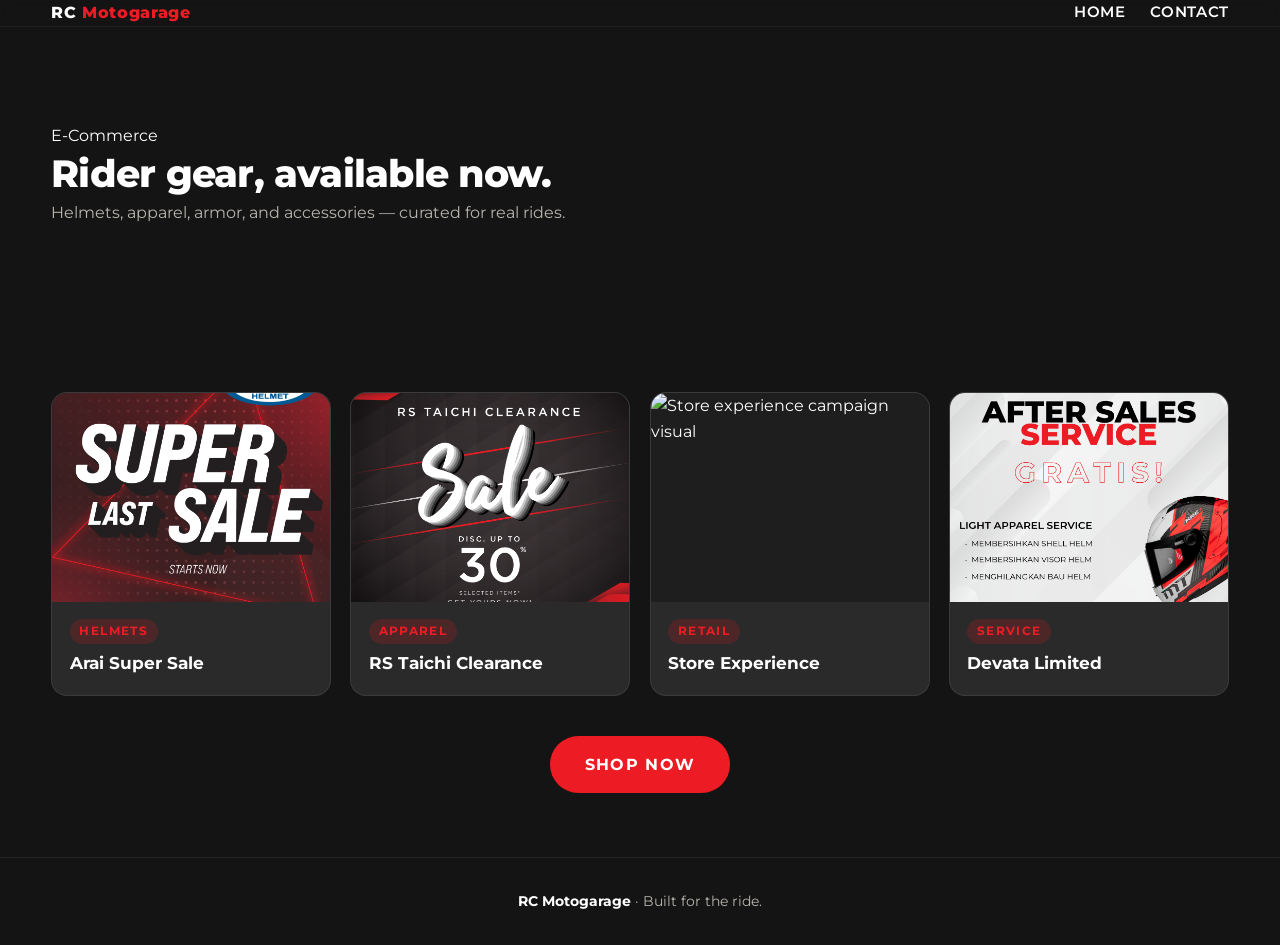
==== shop.html @ 17ee7c5f "Initial prototype: dark theme, 3 product tiles, Shop Now CTA, full-screen sections" ====
<!DOCTYPE html>
<html lang="en">
<head>
  <meta charset="UTF-8">
  <meta name="viewport" content="width=device-width, initial-scale=1.0">
  <title>Shop — RC Motogarage</title>
  <link rel="preconnect" href="https://fonts.googleapis.com">
  <link rel="preconnect" href="https://fonts.gstatic.com" crossorigin>
  <link href="https://fonts.googleapis.com/css2?family=Montserrat:wght@400;500;600;700;800&display=swap" rel="stylesheet">
  <style>
    :root {
      --bg: #141414;
      --bg-2: #1E1E1E;
      --bg-3: #2A2A2A;
      --red: #ED1C24;
      --white: #FFFFFF;
      --muted: #B8B4AE;
      --max: 1200px;
    }
    * { box-sizing: border-box; }
    html, body { margin: 0; padding: 0; }
    body {
      font-family: 'Montserrat', system-ui, -apple-system, Segoe UI, Roboto, Helvetica, Arial, "Apple Color Emoji", "Segoe UI Emoji";
      color: var(--white);
      background: var(--bg);
      line-height: 1.6;
    }
    header {
      position: sticky;
      top: 0;
      z-index: 100;
      background: rgba(20, 20, 20, 0.85);
      backdrop-filter: blur(8px);
      border-bottom: 1px solid rgba(255,255,255,0.06);
    }
    nav {
      display: flex;
      align-items: center;
      justify-content: space-between;
      padding-block: 1rem;
    }
    .nav-inner {
      width: 92%;
      max-width: var(--max);
      margin-inline: auto;
      display: flex;
      align-items: center;
      justify-content: space-between;
    }
    .logo {
      font-weight: 800;
      letter-spacing: 0.04em;
      color: var(--white);
      text-decoration: none;
    }
    .logo span { color: var(--red); }
    .nav-links { display: flex; gap: 1.5rem; align-items: center; }
    .nav-links a {
      font-weight: 600;
      font-size: .92rem;
      color: var(--white);
      letter-spacing: .04em;
      text-transform: uppercase;
      text-decoration: none;
    }
    .nav-links a:hover { color: var(--red); }
    .cta {
      display: inline-block;
      padding: .8rem 1.4rem;
      background: var(--red);
      color: var(--white);
      border-radius: 999px;
      font-weight: 700;
      font-size: .9rem;
      letter-spacing: .08em;
      text-transform: uppercase;
      text-decoration: none;
    }
    .container {
      width: 92%;
      max-width: var(--max);
      margin-inline: auto;
    }
    .section-header {
      display: grid;
      gap: .3rem;
      margin-bottom: 2.4rem;
    }
    .section-header h2 {
      margin: 0;
      font-size: clamp(1.5rem, 3vw, 2.6rem);
      letter-spacing: -0.02em;
      line-height: 1.1;
      font-weight: 800;
      color: var(--white);
    }
    section { padding-block: 4rem; }
    #shop-hero {
      background: var(--bg);
      padding-block: 6rem 4rem;
    }
    .products {
      display: grid;
      grid-template-columns: repeat(auto-fill, minmax(260px, 1fr));
      gap: 1.2rem;
    }
    .card {
      background: var(--bg-3);
      border: 1px solid rgba(255, 255, 255, 0.08);
      border-radius: 16px;
      overflow: hidden;
      display: flex;
      flex-direction: column;
    }
    .card-img {
      aspect-ratio: 4 / 3;
      background: var(--bg-2);
      overflow: hidden;
    }
    .card-img img { width: 100%; height: 100%; object-fit: cover; display: block; }
    .card-body {
      padding: 1.1rem;
      display: flex;
      flex-direction: column;
      gap: .4rem;
    }
    .card h3 {
      margin: 0;
      font-size: 1.05rem;
      font-weight: 700;
      color: var(--white);
    }
    .tag {
      display: inline-block;
      width: fit-content;
      font-size: .72rem;
      font-weight: 700;
      letter-spacing: .12em;
      text-transform: uppercase;
      background: rgba(237, 28, 36, 0.18);
      color: var(--red);
      padding: .2rem .6rem;
      border-radius: 999px;
    }
    footer {
      padding-block: 2rem;
      border-top: 1px solid rgba(255, 255, 255, 0.08);
      text-align: center;
      color: var(--muted);
      font-size: .9rem;
      background: var(--bg);
    }
    footer strong { color: var(--white); }
  </style>
</head>
<body>
  <header>
    <div class="nav-inner">
      <a class="logo" href="index.html">RC <span>Motogarage</span></a>
      <div class="nav-links">
        <a href="index.html">Home</a>
        <a href="#contact">Contact</a>
      </div>
    </div>
  </header>

  <main>
    <section id="shop-hero">
      <div class="container">
        <div class="section-header">
          <div class="label">E-Commerce</div>
          <h2>Rider gear, available now.</h2>
          <p style="color:#B8B4AE;max-width:70ch;margin:0;">Helmets, apparel, armor, and accessories — curated for real rides.</p>
        </div>
      </div>
    </section>

    <section>
      <div class="container">
        <div class="products">
          <article class="card">
            <div class="card-img"><img src="../assets/001-arai-super-sale.png" alt="Arai Super Sale campaign visual"></div>
            <div class="card-body">
              <span class="tag">Helmets</span>
              <h3>Arai Super Sale</h3>
            </div>
          </article>

          <article class="card">
            <div class="card-img"><img src="../assets/002-rs-taichi-clearance.png" alt="RS Taichi Clearance campaign visual"></div>
            <div class="card-body">
              <span class="tag">Apparel</span>
              <h3>RS Taichi Clearance</h3>
            </div>
          </article>

          <article class="card">
            <div class="card-img"><img src="../assets/003-store-project.jpg" alt="Store experience campaign visual"></div>
            <div class="card-body">
              <span class="tag">Retail</span>
              <h3>Store Experience</h3>
            </div>
          </article>

          <article class="card">
            <div class="card-img"><img src="../assets/004-after-sales.png" alt="After Sales Service campaign visual"></div>
            <div class="card-body">
              <span class="tag">Service</span>
              <h3>Devata Limited</h3>
            </div>
          </article>
        </div>

        <div style="margin-top:2.5rem;text-align:center;">
          <a class="cta" href="index.html" style="font-size:1rem;padding:1rem 2.2rem;">Shop Now</a>
        </div>
      </div>
    </section>
  </main>

  <footer>
    <div class="container">
      <strong>RC Motogarage</strong> · Built for the ride.
    </div>
  </footer>
</body>
</html>
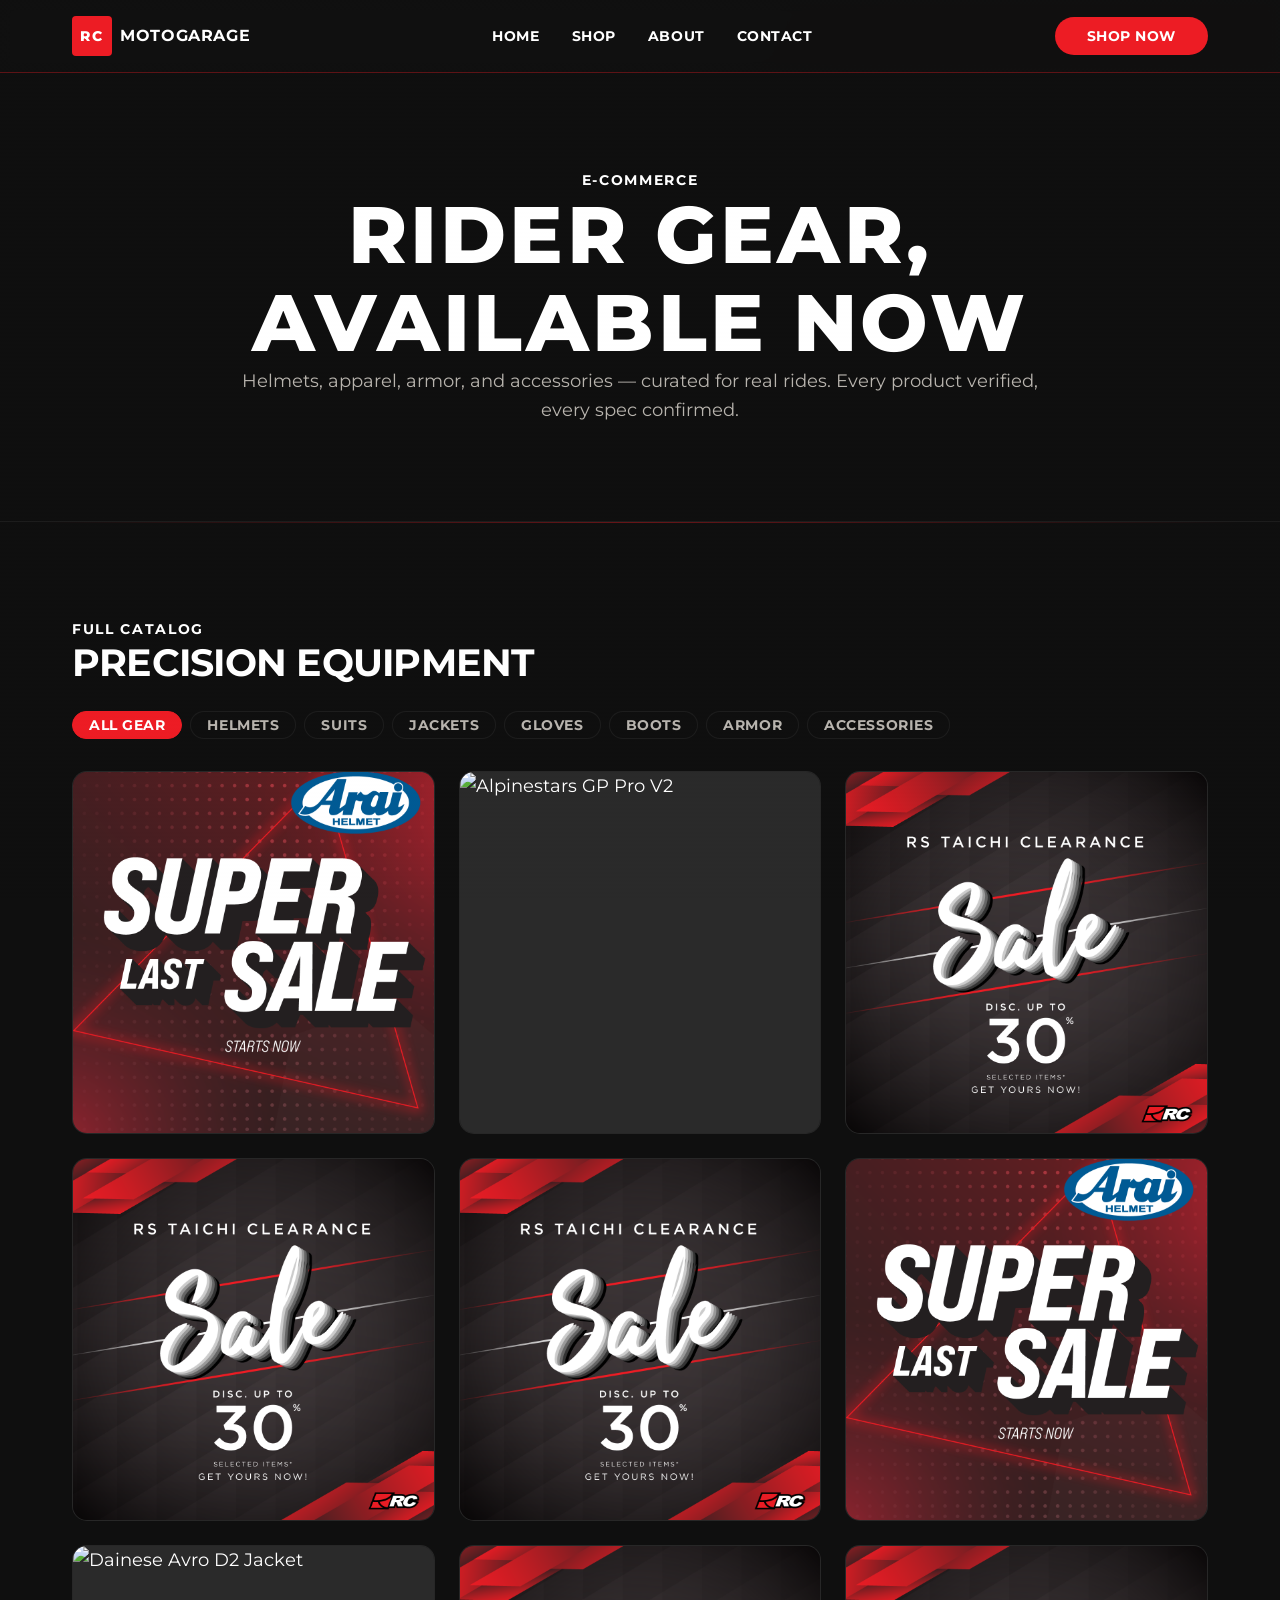
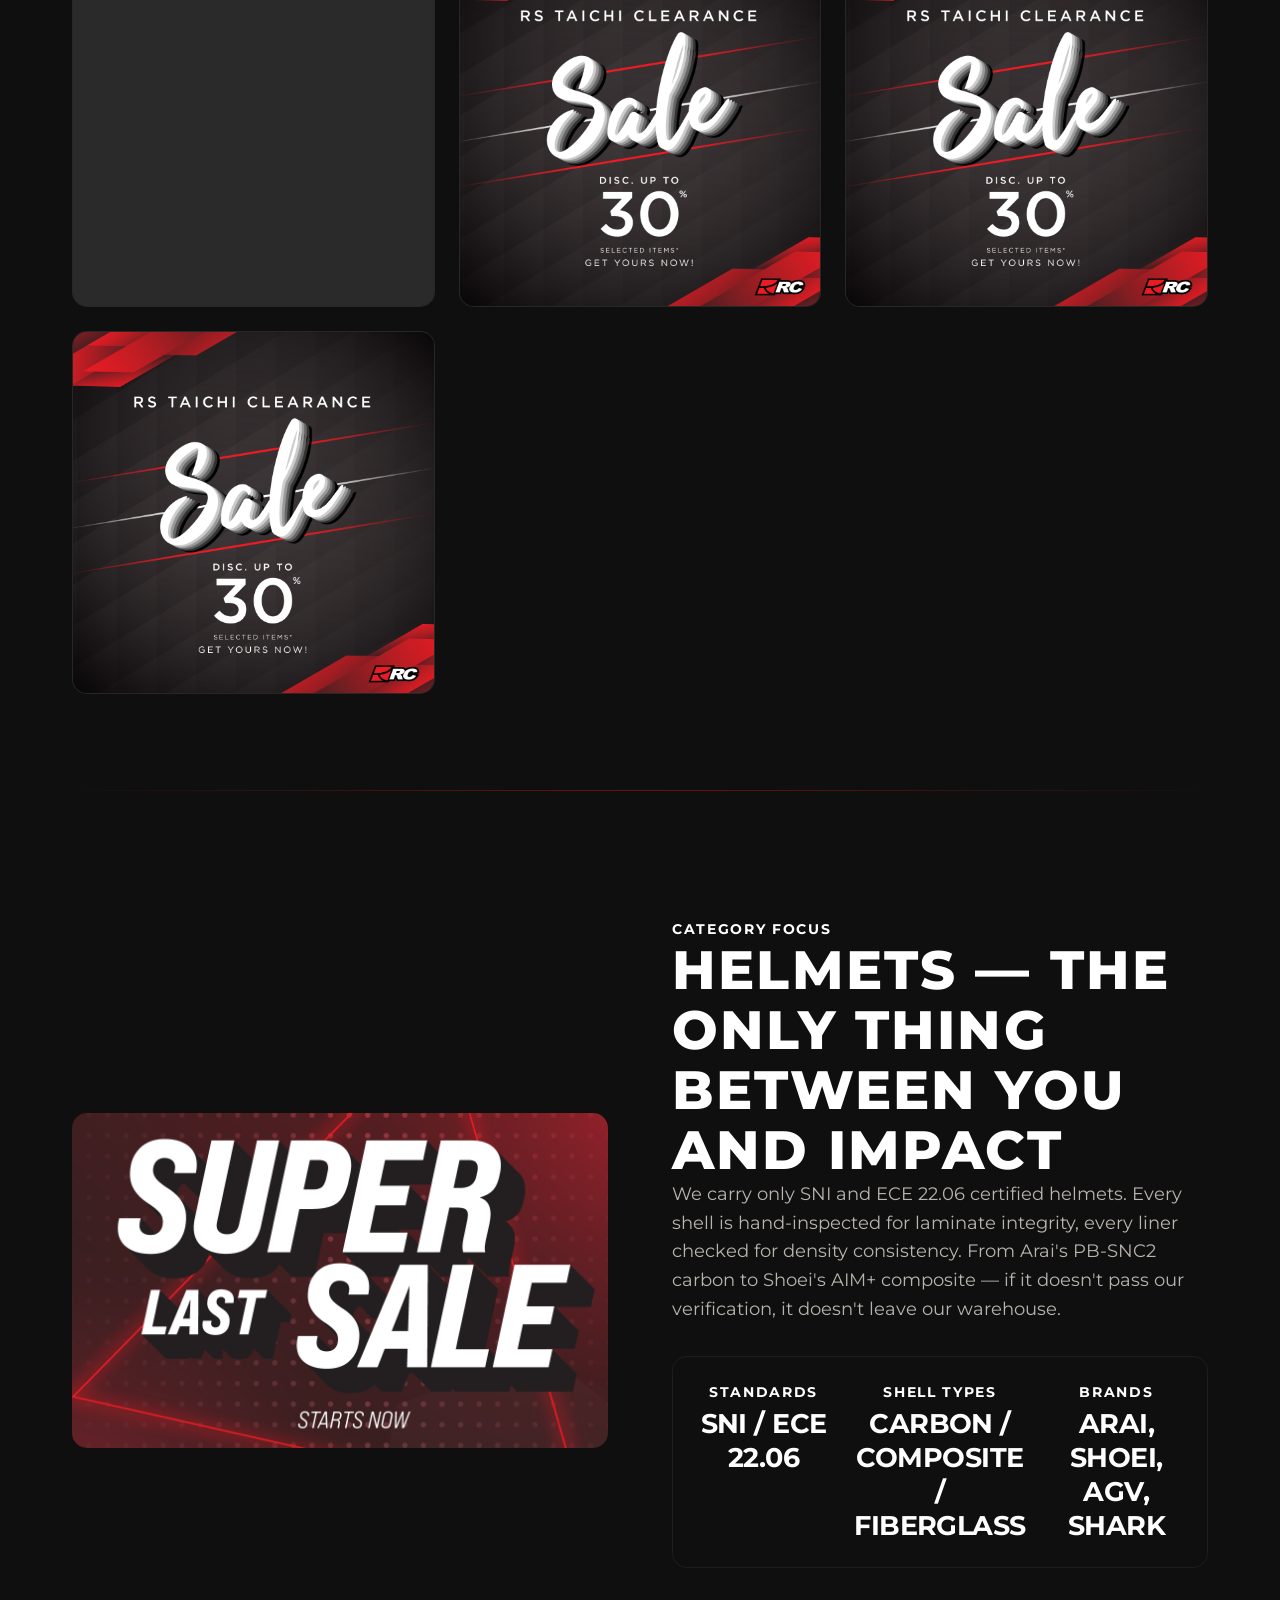
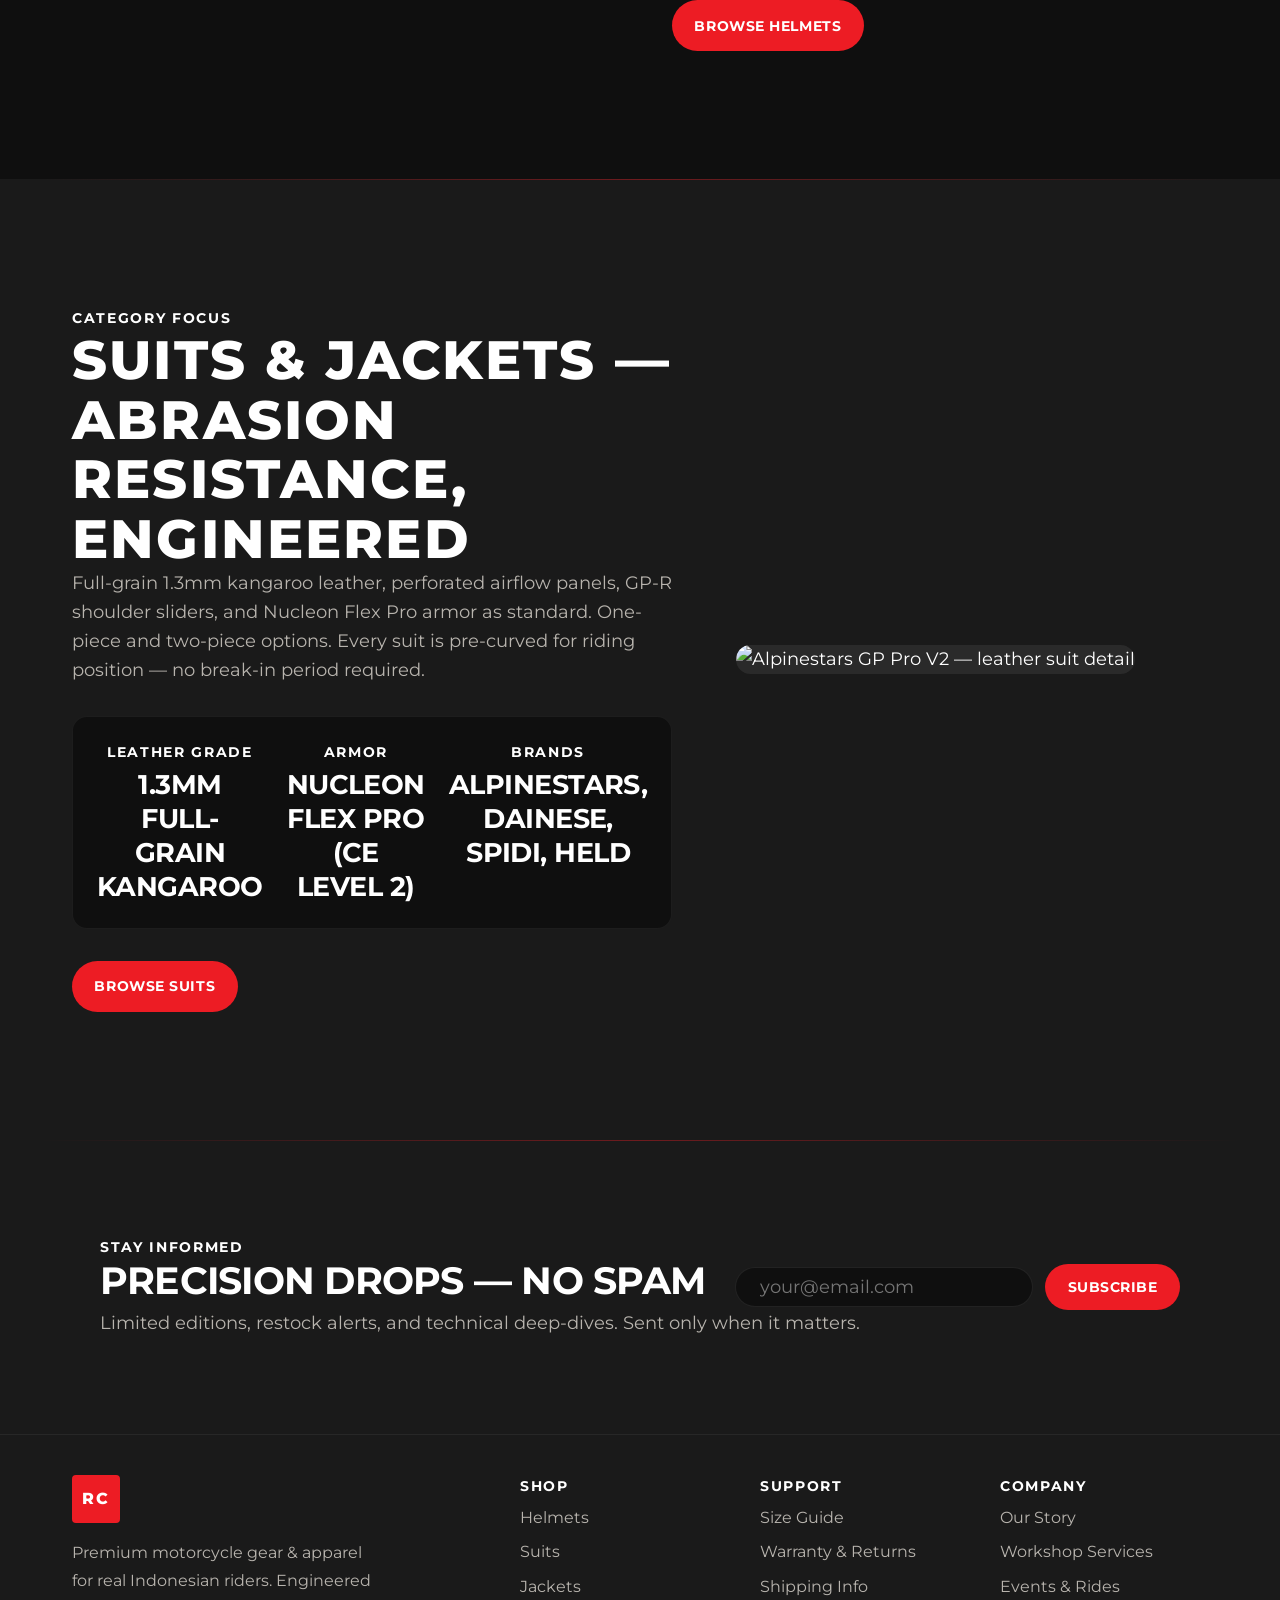
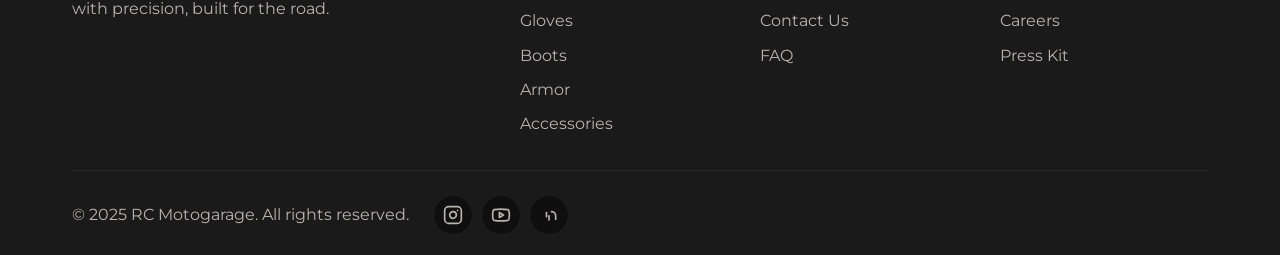
==== commit 82ce90f4: "Portfolio updates: image-only cards, square tiles, tighter footer, header cta removal, hero carousel" ====
--- a/shop.html
+++ b/shop.html
@@ -3,225 +3,270 @@
 <head>
   <meta charset="UTF-8">
   <meta name="viewport" content="width=device-width, initial-scale=1.0">
+  <meta name="description" content="RC Motogarage Shop — Precision motorcycle gear. Helmets, suits, gloves, boots, and armor engineered for real Indonesian riders.">
+  <meta name="theme-color" content="#0f0f0f">
   <title>Shop — RC Motogarage</title>
+
+  <!-- Preconnect Google Fonts -->
   <link rel="preconnect" href="https://fonts.googleapis.com">
   <link rel="preconnect" href="https://fonts.gstatic.com" crossorigin>
-  <link href="https://fonts.googleapis.com/css2?family=Montserrat:wght@400;500;600;700;800&display=swap" rel="stylesheet">
-  <style>
-    :root {
-      --bg: #141414;
-      --bg-2: #1E1E1E;
-      --bg-3: #2A2A2A;
-      --red: #ED1C24;
-      --white: #FFFFFF;
-      --muted: #B8B4AE;
-      --max: 1200px;
-    }
-    * { box-sizing: border-box; }
-    html, body { margin: 0; padding: 0; }
-    body {
-      font-family: 'Montserrat', system-ui, -apple-system, Segoe UI, Roboto, Helvetica, Arial, "Apple Color Emoji", "Segoe UI Emoji";
-      color: var(--white);
-      background: var(--bg);
-      line-height: 1.6;
-    }
-    header {
-      position: sticky;
-      top: 0;
-      z-index: 100;
-      background: rgba(20, 20, 20, 0.85);
-      backdrop-filter: blur(8px);
-      border-bottom: 1px solid rgba(255,255,255,0.06);
-    }
-    nav {
-      display: flex;
-      align-items: center;
-      justify-content: space-between;
-      padding-block: 1rem;
-    }
-    .nav-inner {
-      width: 92%;
-      max-width: var(--max);
-      margin-inline: auto;
-      display: flex;
-      align-items: center;
-      justify-content: space-between;
-    }
-    .logo {
-      font-weight: 800;
-      letter-spacing: 0.04em;
-      color: var(--white);
-      text-decoration: none;
-    }
-    .logo span { color: var(--red); }
-    .nav-links { display: flex; gap: 1.5rem; align-items: center; }
-    .nav-links a {
-      font-weight: 600;
-      font-size: .92rem;
-      color: var(--white);
-      letter-spacing: .04em;
-      text-transform: uppercase;
-      text-decoration: none;
-    }
-    .nav-links a:hover { color: var(--red); }
-    .cta {
-      display: inline-block;
-      padding: .8rem 1.4rem;
-      background: var(--red);
-      color: var(--white);
-      border-radius: 999px;
-      font-weight: 700;
-      font-size: .9rem;
-      letter-spacing: .08em;
-      text-transform: uppercase;
-      text-decoration: none;
-    }
-    .container {
-      width: 92%;
-      max-width: var(--max);
-      margin-inline: auto;
-    }
-    .section-header {
-      display: grid;
-      gap: .3rem;
-      margin-bottom: 2.4rem;
-    }
-    .section-header h2 {
-      margin: 0;
-      font-size: clamp(1.5rem, 3vw, 2.6rem);
-      letter-spacing: -0.02em;
-      line-height: 1.1;
-      font-weight: 800;
-      color: var(--white);
-    }
-    section { padding-block: 4rem; }
-    #shop-hero {
-      background: var(--bg);
-      padding-block: 6rem 4rem;
-    }
-    .products {
-      display: grid;
-      grid-template-columns: repeat(auto-fill, minmax(260px, 1fr));
-      gap: 1.2rem;
-    }
-    .card {
-      background: var(--bg-3);
-      border: 1px solid rgba(255, 255, 255, 0.08);
-      border-radius: 16px;
-      overflow: hidden;
-      display: flex;
-      flex-direction: column;
-    }
-    .card-img {
-      aspect-ratio: 4 / 3;
-      background: var(--bg-2);
-      overflow: hidden;
-    }
-    .card-img img { width: 100%; height: 100%; object-fit: cover; display: block; }
-    .card-body {
-      padding: 1.1rem;
-      display: flex;
-      flex-direction: column;
-      gap: .4rem;
-    }
-    .card h3 {
-      margin: 0;
-      font-size: 1.05rem;
-      font-weight: 700;
-      color: var(--white);
-    }
-    .tag {
-      display: inline-block;
-      width: fit-content;
-      font-size: .72rem;
-      font-weight: 700;
-      letter-spacing: .12em;
-      text-transform: uppercase;
-      background: rgba(237, 28, 36, 0.18);
-      color: var(--red);
-      padding: .2rem .6rem;
-      border-radius: 999px;
-    }
-    footer {
-      padding-block: 2rem;
-      border-top: 1px solid rgba(255, 255, 255, 0.08);
-      text-align: center;
-      color: var(--muted);
-      font-size: .9rem;
-      background: var(--bg);
-    }
-    footer strong { color: var(--white); }
-  </style>
+  <link href="https://fonts.googleapis.com/css2?family=Montserrat:wght@400;600;700;800&display=swap" rel="stylesheet">
+
+  <!-- Main Stylesheet -->
+  <link rel="stylesheet" href="css/main.css">
 </head>
 <body>
-  <header>
-    <div class="nav-inner">
-      <a class="logo" href="index.html">RC <span>Motogarage</span></a>
-      <div class="nav-links">
-        <a href="index.html">Home</a>
-        <a href="#contact">Contact</a>
-      </div>
+  <!-- Carbon Fiber Texture Layer -->
+  <div class="texture-carbon" aria-hidden="true"></div>
+  <div class="ambient-glow" aria-hidden="true"></div>
+  <div class="scanlines" aria-hidden="true"></div>
+
+  <!-- Navigation -->
+  <nav class="nav" id="mainNav" role="navigation" aria-label="Main navigation">
+    <div class="nav__inner">
+      <a href="/" class="nav__brand" aria-label="RC Motogarage Home">
+        <div class="nav__logo" aria-hidden="true">RC</div>
+        <span class="nav__name">Motogarage</span>
+      </a>
+
+      <ul class="nav__menu" id="navMenu" role="menubar">
+        <li role="none"><a href="/" class="nav__link" role="menuitem">Home</a></li>
+        <li role="none"><a href="/shop.html" class="nav__link" role="menuitem" aria-current="page">Shop</a></li>
+        <li role="none"><a href="/#about" class="nav__link" role="menuitem">About</a></li>
+        <li role="none"><a href="/#contact" class="nav__link" role="menuitem">Contact</a></li>
+      </ul>
+
+      <a href="/shop.html" class="nav__cta" role="button">Shop Now</a>
+
+      <button class="nav__mobile-toggle" id="navToggle" aria-expanded="false" aria-controls="navMenu" aria-label="Toggle navigation menu">
+        <span></span>
+        <span></span>
+        <span></span>
+      </button>
     </div>
-  </header>
-
-  <main>
-    <section id="shop-hero">
-      <div class="container">
-        <div class="section-header">
-          <div class="label">E-Commerce</div>
-          <h2>Rider gear, available now.</h2>
-          <p style="color:#B8B4AE;max-width:70ch;margin:0;">Helmets, apparel, armor, and accessories — curated for real rides.</p>
-        </div>
-      </div>
-    </section>
-
-    <section>
-      <div class="container">
-        <div class="products">
-          <article class="card">
-            <div class="card-img"><img src="../assets/001-arai-super-sale.png" alt="Arai Super Sale campaign visual"></div>
-            <div class="card-body">
-              <span class="tag">Helmets</span>
-              <h3>Arai Super Sale</h3>
+  </nav>
+
+  <main id="mainContent">
+    <!-- Shop Hero -->
+    <section class="section shop-hero" aria-labelledby="shopHeroTitle">
+      <div class="container">
+        <div class="shop-hero__content">
+          <p class="text-label">E-Commerce</p>
+          <h1 id="shopHeroTitle" class="text-display">Rider Gear, Available Now</h1>
+          <p class="text-body text-muted" style="max-width: 70ch;">
+            Helmets, apparel, armor, and accessories — curated for real rides. Every product verified, every spec confirmed.
+          </p>
+        </div>
+      </div>
+    </section>
+
+    <!-- Product Catalog -->
+    <section class="section products" aria-labelledby="productsTitle">
+      <div class="container">
+        <header class="products__header">
+          <div>
+            <p class="products__title text-label">Full Catalog</p>
+            <h2 id="productsTitle" class="text-h2">Precision Equipment</h2>
+          </div>
+          <div class="products__filters" role="group" aria-label="Product category filters">
+            <button class="products__filter-btn products__filter-btn--active" data-filter="all" aria-pressed="true">All Gear</button>
+            <button class="products__filter-btn" data-filter="helmets" aria-pressed="false">Helmets</button>
+            <button class="products__filter-btn" data-filter="suits" aria-pressed="false">Suits</button>
+            <button class="products__filter-btn" data-filter="jackets" aria-pressed="false">Jackets</button>
+            <button class="products__filter-btn" data-filter="gloves" aria-pressed="false">Gloves</button>
+            <button class="products__filter-btn" data-filter="boots" aria-pressed="false">Boots</button>
+            <button class="products__filter-btn" data-filter="armor" aria-pressed="false">Armor</button>
+            <button class="products__filter-btn" data-filter="accessories" aria-pressed="false">Accessories</button>
+          </div>
+        </header>
+
+        <div class="products__grid" id="productsGrid" role="list" aria-label="Product catalog">
+          <!-- Products rendered by JavaScript -->
+        </div>
+      </div>
+    </section>
+
+    <!-- Category Deep-Dive Sections -->
+    <section class="section category-spotlight" aria-labelledby="helmetsTitle">
+      <div class="container">
+        <div class="spotlight__grid">
+          <div class="spotlight__visual">
+            <img
+              src="assets/images/featured-helmet.jpg"
+              alt="Arai RX-7V EVO RC Edition — technical specification view"
+              class="spotlight__image"
+              loading="lazy"
+            >
+          </div>
+          <div class="spotlight__content">
+            <p class="text-label">Category Focus</p>
+            <h2 id="helmetsTitle" class="text-h1">Helmets — The Only Thing Between You and Impact</h2>
+            <p class="text-body text-muted">
+              We carry only SNI and ECE 22.06 certified helmets. Every shell is hand-inspected for laminate integrity, every liner checked for density consistency. From Arai's PB-SNC2 carbon to Shoei's AIM+ composite — if it doesn't pass our verification, it doesn't leave our warehouse.
+            </p>
+            <div class="spotlight__specs">
+              <div class="spotlight__spec">
+                <span class="text-label">Standards</span>
+                <span class="text-h3">SNI / ECE 22.06</span>
+              </div>
+              <div class="spotlight__spec">
+                <span class="text-label">Shell Types</span>
+                <span class="text-h3">Carbon / Composite / Fiberglass</span>
+              </div>
+              <div class="spotlight__spec">
+                <span class="text-label">Brands</span>
+                <span class="text-h3">Arai, Shoei, AGV, Shark</span>
+              </div>
             </div>
-          </article>
-
-          <article class="card">
-            <div class="card-img"><img src="../assets/002-rs-taichi-clearance.png" alt="RS Taichi Clearance campaign visual"></div>
-            <div class="card-body">
-              <span class="tag">Apparel</span>
-              <h3>RS Taichi Clearance</h3>
+            <a href="#productsGrid" class="btn btn--primary" data-filter="helmets">Browse Helmets</a>
+          </div>
+        </div>
+      </div>
+    </section>
+
+    <section class="section category-spotlight" aria-labelledby="suitsTitle" style="background: var(--color-charcoal);">
+      <div class="container">
+        <div class="spotlight__grid spotlight__grid--reverse">
+          <div class="spotlight__visual">
+            <img
+              src="assets/images/featured-jacket.jpg"
+              alt="Alpinestars GP Pro V2 — leather suit detail"
+              class="spotlight__image"
+              loading="lazy"
+            >
+          </div>
+          <div class="spotlight__content">
+            <p class="text-label">Category Focus</p>
+            <h2 id="suitsTitle" class="text-h1">Suits & Jackets — Abrasion Resistance, Engineered</h2>
+            <p class="text-body text-muted">
+              Full-grain 1.3mm kangaroo leather, perforated airflow panels, GP-R shoulder sliders, and Nucleon Flex Pro armor as standard. One-piece and two-piece options. Every suit is pre-curved for riding position — no break-in period required.
+            </p>
+            <div class="spotlight__specs">
+              <div class="spotlight__spec">
+                <span class="text-label">Leather Grade</span>
+                <span class="text-h3">1.3mm Full-Grain Kangaroo</span>
+              </div>
+              <div class="spotlight__spec">
+                <span class="text-label">Armor</span>
+                <span class="text-h3">Nucleon Flex Pro (CE Level 2)</span>
+              </div>
+              <div class="spotlight__spec">
+                <span class="text-label">Brands</span>
+                <span class="text-h3">Alpinestars, Dainese, Spidi, Held</span>
+              </div>
             </div>
-          </article>
-
-          <article class="card">
-            <div class="card-img"><img src="../assets/003-store-project.jpg" alt="Store experience campaign visual"></div>
-            <div class="card-body">
-              <span class="tag">Retail</span>
-              <h3>Store Experience</h3>
-            </div>
-          </article>
-
-          <article class="card">
-            <div class="card-img"><img src="../assets/004-after-sales.png" alt="After Sales Service campaign visual"></div>
-            <div class="card-body">
-              <span class="tag">Service</span>
-              <h3>Devata Limited</h3>
-            </div>
-          </article>
-        </div>
-
-        <div style="margin-top:2.5rem;text-align:center;">
-          <a class="cta" href="index.html" style="font-size:1rem;padding:1rem 2.2rem;">Shop Now</a>
+            <a href="#productsGrid" class="btn btn--primary" data-filter="suits">Browse Suits</a>
+          </div>
+        </div>
+      </div>
+    </section>
+
+    <!-- CTA Band -->
+    <section class="section" style="background: var(--color-charcoal); padding-left: 100px; padding-right: 100px;" aria-labelledby="newsletterTitle">
+      <div class="container" style="max-width: 100%; padding: 0;">
+        <div style="max-width: 2000px; margin: 0 auto; display: flex; align-items: center; gap: 300px; white-space: nowrap;">
+          <div style="flex: 0 1 640px; min-width: 260px;">
+            <p class="text-label" id="newsletterTitle">Stay Informed</p>
+            <h2 class="text-h2" style="margin-bottom: var(--space-xs);">Precision Drops — No Spam</h2>
+            <p class="text-body text-muted">Limited editions, restock alerts, and technical deep-dives. Sent only when it matters.</p>
+          </div>
+          <form class="newsletter-form" style="display: flex; gap: 0.75rem; align-items: center; white-space: nowrap;">
+            <label for="email" class="visually-hidden">Email address</label>
+            <input
+              type="email"
+              id="email"
+              name="email"
+              placeholder="your@email.com"
+              required
+              style="min-width: 260px; padding: var(--space-sm) var(--space-lg); background: var(--color-bg-primary); border: 1px solid var(--color-border-default); border-radius: var(--border-radius-pill); color: var(--color-text-primary); font-family: var(--font-family); font-size: var(--fs-body); width: auto;"
+              aria-label="Email address for newsletter"
+            >
+            <button type="submit" class="btn btn--primary" style="white-space: nowrap;">Subscribe</button>
+          </form>
         </div>
       </div>
     </section>
   </main>
 
-  <footer>
+  <!-- Footer -->
+  <footer class="footer" id="contact" role="contentinfo">
     <div class="container">
-      <strong>RC Motogarage</strong> · Built for the ride.
+      <div class="footer__grid">
+        <div class="footer__brand">
+          <div class="footer__logo" aria-hidden="true">RC</div>
+          <p class="footer__description text-body">
+            Premium motorcycle gear & apparel for real Indonesian riders. Engineered with precision, built for the road.
+          </p>
+        </div>
+
+        <nav class="footer__column" aria-label="Shop navigation">
+          <h3 class="footer__column-title">Shop</h3>
+          <ul class="footer__links">
+            <li><a href="#productsGrid" data-filter="helmets" class="footer__link">Helmets</a></li>
+            <li><a href="#productsGrid" data-filter="suits" class="footer__link">Suits</a></li>
+            <li><a href="#productsGrid" data-filter="jackets" class="footer__link">Jackets</a></li>
+            <li><a href="#productsGrid" data-filter="gloves" class="footer__link">Gloves</a></li>
+            <li><a href="#productsGrid" data-filter="boots" class="footer__link">Boots</a></li>
+            <li><a href="#productsGrid" data-filter="armor" class="footer__link">Armor</a></li>
+            <li><a href="#productsGrid" data-filter="accessories" class="footer__link">Accessories</a></li>
+          </ul>
+        </nav>
+
+        <nav class="footer__column" aria-label="Support navigation">
+          <h3 class="footer__column-title">Support</h3>
+          <ul class="footer__links">
+            <li><a href="#size-guide" class="footer__link">Size Guide</a></li>
+            <li><a href="#warranty" class="footer__link">Warranty & Returns</a></li>
+            <li><a href="#shipping" class="footer__link">Shipping Info</a></li>
+            <li><a href="#contact" class="footer__link">Contact Us</a></li>
+            <li><a href="#faq" class="footer__link">FAQ</a></li>
+          </ul>
+        </nav>
+
+        <nav class="footer__column" aria-label="Company navigation">
+          <h3 class="footer__column-title">Company</h3>
+          <ul class="footer__links">
+            <li><a href="/#about" class="footer__link">Our Story</a></li>
+            <li><a href="#workshop" class="footer__link">Workshop Services</a></li>
+            <li><a href="#events" class="footer__link">Events & Rides</a></li>
+            <li><a href="#careers" class="footer__link">Careers</a></li>
+            <li><a href="#press" class="footer__link">Press Kit</a></li>
+          </ul>
+        </nav>
+      </div>
+
+      <div class="footer__bottom">
+        <div class="footer__bottom-inner">
+          <p class="footer__copyright text-body">&copy; 2025 RC Motogarage. All rights reserved.</p>
+          <div class="footer__social" role="list" aria-label="Social media links">
+            <a href="https://instagram.com/rcmotogarage" class="footer__social-link" aria-label="Follow us on Instagram" role="listitem">
+              <svg width="20" height="20" viewBox="0 0 24 24" fill="none" stroke="currentColor" stroke-width="2" stroke-linecap="round" stroke-linejoin="round" aria-hidden="true">
+                <rect x="2" y="2" width="20" height="20" rx="5" ry="5"></rect>
+                <path d="M16 11.37A4 4 0 1 1 12.63 8 4 4 0 0 1 16 11.37z"></path>
+                <line x1="17.5" y1="6.5" x2="17.51" y2="6.5"></line>
+              </svg>
+            </a>
+            <a href="https://youtube.com/@rcmotogarage" class="footer__social-link" aria-label="Subscribe on YouTube" role="listitem">
+              <svg width="20" height="20" viewBox="0 0 24 24" fill="none" stroke="currentColor" stroke-width="2" stroke-linecap="round" stroke-linejoin="round" aria-hidden="true">
+                <path d="M2.5 17a24.12 24.12 0 0 1 0-10 2 2 0 0 1 1.4-1.4 49.56 49.56 0 0 1 16.2 0A2 2 0 0 1 21.5 7a24.12 24.12 0 0 1 0 10 2 2 0 0 1-1.4 1.4 49.55 49.55 0 0 1-16.2 0A2 2 0 0 1 2.5 17"></path>
+                <polygon points="10 15 15 12 10 9"></polygon>
+              </svg>
+            </a>
+            <a href="https://tiktok.com/@rcmotogarage" class="footer__social-link" aria-label="Follow us on TikTok" role="listitem">
+              <svg width="20" height="20" viewBox="0 0 24 24" fill="none" stroke="currentColor" stroke-width="2" stroke-linecap="round" stroke-linejoin="round" aria-hidden="true">
+                <path d="M15 8a5 5 0 0 1 5 5v4"></path>
+                <path d="M17 18a7 7 0 10-100"></path>
+                <path d="M12 18v-5"></path>
+                <path d="M9 9v5"></path>
+              </svg>
+            </a>
+          </div>
+        </div>
+      </div>
     </div>
   </footer>
+
+  <!-- Main JavaScript -->
+  <script src="js/main.js"></script>
 </body>
-</html>
+</html>
--- a/css/main.css
+++ b/css/main.css
@@ -0,0 +1,1985 @@
+/* ==========================================================================
+   RC Motogarage — Concept 3: Precision Garage
+   Design System CSS
+   ========================================================================== */
+
+/* ==========================================================================
+   CSS Custom Properties (Design Tokens)
+   ========================================================================== */
+:root {
+  /* Colors — Concept 3: Precision Garage */
+  --color-night-black: #0f0f0f;
+  --color-charcoal: #1a1a1a;
+  --color-graphite: #2a2a2a;
+  --color-rc-red: #ed1c24;
+  --color-off-white: #ffffff;
+  --color-muted-text: #b8b4ae;
+  --color-gold: #d4af37;
+
+  /* Semantic Color Aliases */
+  --color-bg-primary: var(--color-night-black);
+  --color-bg-elevated: var(--color-charcoal);
+  --color-bg-hover: var(--color-graphite);
+  --color-accent-primary: var(--color-rc-red);
+  --color-text-primary: var(--color-off-white);
+  --color-text-muted: var(--color-muted-text);
+  --color-border-subtle: rgba(255, 255, 255, 0.06);
+  --color-border-default: rgba(255, 255, 255, 0.08);
+  --color-nav-border: rgba(237, 28, 36, 0.35);
+  --color-red-glow: rgba(237, 28, 36, 0.25);
+
+  /* Typography */
+  --font-family: 'Montserrat', -apple-system, BlinkMacSystemFont, 'Segoe UI', sans-serif;
+  --font-weight-regular: 400;
+  --font-weight-medium: 500;
+  --font-weight-semibold: 600;
+  --font-weight-bold: 700;
+  --font-weight-extrabold: 800;
+
+  /* Font Sizes (Fluid Clamp) */
+  --fs-display: clamp(2.5rem, 5vw + 1rem, 5rem);
+  --fs-h1: clamp(2rem, 3vw + 1rem, 3.5rem);
+  --fs-h2: clamp(1.5rem, 2vw + 0.75rem, 2.5rem);
+  --fs-h3: clamp(1.25rem, 1.5vw + 0.5rem, 1.75rem);
+  --fs-body: clamp(1rem, 0.875vw + 0.875rem, 1.125rem);
+  --fs-small: clamp(0.875rem, 0.75vw + 0.75rem, 1rem);
+  --fs-label: clamp(0.75rem, 0.5vw + 0.625rem, 0.875rem);
+
+  /* Letter Spacing */
+  --tracking-tight: -0.02em;
+  --tracking-normal: 0;
+  --tracking-wide: 0.04em;
+  --tracking-wider: 0.12em;
+  --tracking-extreme: 0.15em;
+
+  /* Line Heights */
+  --lh-tight: 1.1;
+  --lh-snug: 1.25;
+  --lh-normal: 1.6;
+  --lh-relaxed: 1.75;
+
+  /* Spacing Scale */
+  --space-xs: 0.25rem;
+  --space-sm: 0.5rem;
+  --space-md: 1rem;
+  --space-lg: 1.5rem;
+  --space-xl: 2rem;
+  --space-2xl: 3rem;
+  --space-3xl: 4rem;
+  --space-4xl: 6rem;
+
+  /* Section Padding (Responsive) */
+  --section-padding-y: var(--space-4xl);  /* 6rem desktop */
+  --section-padding-x: 0.08;               /* 92% width = 8% margins = 4% each side */
+
+  /* Layout */
+  --max-content-width: 1200px;
+  --border-radius-card: 15px;
+  --border-radius-pill: 999px;
+
+  /* Transitions */
+  --transition-fast: 150ms ease;
+  --transition-base: 200ms ease;
+  --transition-slow: 300ms ease;
+
+  /* Z-Index Scale */
+  --z-nav: 1000;
+  --z-modal: 2000;
+  --z-tooltip: 3000;
+
+  /* Texture Opacities (Concept 3: Single layer only) */
+  --texture-carbon-opacity: 0.04;
+}
+
+/* ==========================================================================
+   Reset & Base
+   ========================================================================== */
+*, *::before, *::after {
+  box-sizing: border-box;
+  margin: 0;
+  padding: 0;
+}
+
+html {
+  scroll-behavior: smooth;
+  -webkit-font-smoothing: antialiased;
+  -moz-osx-font-smoothing: grayscale;
+  text-rendering: optimizeLegibility;
+}
+
+@media (prefers-reduced-motion: reduce) {
+  html {
+    scroll-behavior: auto;
+  }
+  *, *::before, *::after {
+    animation-duration: 0.01ms !important;
+    animation-iteration-count: 1 !important;
+    transition-duration: 0.01ms !important;
+  }
+}
+
+body {
+  font-family: var(--font-family);
+  font-weight: var(--font-weight-regular);
+  font-size: var(--fs-body);
+  line-height: var(--lh-normal);
+  color: var(--color-text-primary);
+  background-color: var(--color-bg-primary);
+  min-height: 100vh;
+}
+
+/* ==========================================================================
+   Texture System — Carbon Fiber Weave (SVG, 4% opacity)
+   ========================================================================== */
+.texture-carbon {
+  position: fixed;
+  inset: 0;
+  z-index: 0;
+  pointer-events: none;
+  opacity: var(--texture-carbon-opacity);
+  background-image: url("data:image/svg+xml,%3Csvg xmlns='http://www.w3.org/2000/svg' width='4' height='4' viewBox='0 0 4 4'%3E%3Cpath fill='%23ffffff' d='M0 2h2v2H0zM2 0h2v2H2z'/%3E%3C/svg%3E");
+  background-repeat: repeat;
+}
+
+.texture-carbon::before {
+  content: '';
+  position: absolute;
+  inset: 0;
+  background-image: url("data:image/svg+xml,%3Csvg xmlns='http://www.w3.org/2000/svg' width='8' height='8' viewBox='0 0 8 8'%3E%3Cpath fill='%23ffffff' d='M0 4h4v4H0zM4 0h4v4H4z'/%3E%3C/svg%3E");
+  background-repeat: repeat;
+  opacity: 0.5;
+}
+
+/* Ambient glow layers — subtle depth without noise */
+.ambient-glow {
+  position: fixed;
+  inset: 0;
+  z-index: 1;
+  pointer-events: none;
+  overflow: hidden;
+}
+
+.ambient-glow::before,
+.ambient-glow::after {
+  content: '';
+  position: absolute;
+  border-radius: 50%;
+  filter: blur(120px);
+  opacity: 0.06;
+  animation: ambient-float 20s ease-in-out infinite;
+}
+
+.ambient-glow::before {
+  width: 600px;
+  height: 600px;
+  top: -100px;
+  right: -100px;
+  background: radial-gradient(circle, var(--color-accent-primary) 0%, transparent 70%);
+  animation-delay: 0s;
+}
+
+.ambient-glow::after {
+  width: 500px;
+  height: 500px;
+  bottom: -150px;
+  left: -150px;
+  background: radial-gradient(circle, var(--color-gold) 0%, transparent 70%);
+  animation-delay: -10s;
+}
+
+@keyframes ambient-float {
+  0%, 100% { transform: translate(0, 0) scale(1); }
+  25% { transform: translate(30px, -20px) scale(1.05); }
+  50% { transform: translate(-20px, 30px) scale(0.95); }
+  75% { transform: translate(15px, 25px) scale(1.02); }
+}
+
+/* Subtle scanline overlay for tech feel */
+.scanlines {
+  position: fixed;
+  inset: 0;
+  z-index: 2;
+  pointer-events: none;
+  opacity: 0.02;
+  background-image: repeating-linear-gradient(
+    0deg,
+    transparent,
+    transparent 2px,
+    rgba(255,255,255,0.1) 2px,
+    rgba(255,255,255,0.1) 4px
+  );
+  animation: scanline-drift 8s linear infinite;
+}
+
+@keyframes scanline-drift {
+  0% { background-position: 0 0; }
+  100% { background-position: 0 4px; }
+}
+
+/* ==========================================================================
+   Typography Utilities
+   ========================================================================== */
+.text-display {
+  font-size: var(--fs-display);
+  font-weight: var(--font-weight-extrabold);
+  letter-spacing: var(--tracking-wide);
+  text-transform: uppercase;
+  line-height: var(--lh-tight);
+}
+
+.text-h1 {
+  font-size: var(--fs-h1);
+  font-weight: var(--font-weight-extrabold);
+  letter-spacing: var(--tracking-wide);
+  text-transform: uppercase;
+  line-height: var(--lh-tight);
+}
+
+.text-h2 {
+  font-size: var(--fs-h2);
+  font-weight: var(--font-weight-bold);
+  letter-spacing: var(--tracking-tight);
+  text-transform: uppercase;
+  line-height: var(--lh-snug);
+}
+
+.text-h3 {
+  font-size: var(--fs-h3);
+  font-weight: var(--font-weight-bold);
+  letter-spacing: var(--tracking-tight);
+  text-transform: uppercase;
+  line-height: var(--lh-snug);
+}
+
+.text-label {
+  font-size: var(--fs-label);
+  font-weight: var(--font-weight-bold);
+  letter-spacing: var(--tracking-wider);
+  text-transform: uppercase;
+  line-height: var(--lh-normal);
+}
+
+.text-accent {
+  font-weight: var(--font-weight-semibold);
+  font-style: italic;
+  color: var(--color-text-muted);
+}
+
+.text-body {
+  font-size: var(--fs-body);
+  font-weight: var(--font-weight-regular);
+  line-height: var(--lh-normal);
+}
+
+.text-muted {
+  color: var(--color-text-muted);
+}
+
+/* ==========================================================================
+   Layout Containers
+   ========================================================================== */
+.container {
+  width: 100%;
+  max-width: var(--max-content-width);
+  margin: 0 auto;
+  padding: 0 var(--space-xl);
+}
+
+.section {
+  padding: var(--section-padding-y) 0;
+  position: relative;
+  z-index: 1;
+}
+
+.section::before {
+  content: '';
+  position: absolute;
+  left: 50%;
+  top: 0;
+  transform: translateX(-50%);
+  width: 100%;
+  max-width: var(--max-content-width);
+  height: 1px;
+  background: linear-gradient(90deg, transparent, var(--color-accent-primary), transparent);
+  opacity: 0.4;
+}
+
+.section:first-child::before {
+  display: none;
+}
+
+/* ==========================================================================
+   Navigation — Sticky, Glass Blur, Hide on Scroll Down
+   ========================================================================== */
+.nav {
+  position: sticky;
+  top: 0;
+  z-index: var(--z-nav);
+  background: rgba(15, 15, 15, 0.8);
+  backdrop-filter: blur(6px);
+  -webkit-backdrop-filter: blur(6px);
+  border-bottom: 1px solid var(--color-nav-border);
+  transition: transform var(--transition-base), opacity var(--transition-base), visibility var(--transition-base);
+}
+
+.nav--hidden {
+  transform: translateY(-100%);
+  opacity: 0;
+  visibility: hidden;
+  pointer-events: none;
+}
+
+.nav__inner {
+  display: flex;
+  align-items: center;
+  justify-content: space-between;
+  height: 72px;
+  max-width: var(--max-content-width);
+  margin: 0 auto;
+  padding: 0 var(--space-xl);
+}
+
+.nav__brand {
+  display: flex;
+  align-items: center;
+  gap: var(--space-sm);
+  text-decoration: none;
+  color: var(--color-text-primary);
+}
+
+.nav__logo {
+  width: 40px;
+  height: 40px;
+  background: var(--color-accent-primary);
+  border-radius: 4px;
+  display: flex;
+  align-items: center;
+  justify-content: center;
+  font-weight: var(--font-weight-extrabold);
+  font-size: var(--fs-label);
+  letter-spacing: var(--tracking-extreme);
+  color: var(--color-off-white);
+}
+
+.nav__name {
+  font-weight: var(--font-weight-bold);
+  font-size: var(--fs-small);
+  letter-spacing: var(--tracking-wide);
+  text-transform: uppercase;
+}
+
+.nav__menu {
+  display: flex;
+  align-items: center;
+  gap: var(--space-xl);
+  list-style: none;
+}
+
+.nav__link {
+  display: flex;
+  align-items: center;
+  gap: var(--space-xs);
+  color: var(--color-text-primary);
+  text-decoration: none;
+  font-weight: var(--font-weight-bold);
+  font-size: var(--fs-label);
+  letter-spacing: var(--tracking-wide);
+  text-transform: uppercase;
+  transition: color var(--transition-fast);
+  position: relative;
+}
+
+.nav__link::after {
+  content: '';
+  position: absolute;
+  bottom: -4px;
+  left: 0;
+  width: 0;
+  height: 2px;
+  background: var(--color-accent-primary);
+  transition: width var(--transition-base);
+}
+
+.nav__link:hover {
+  color: var(--color-accent-primary);
+}
+
+.nav__link:hover::after {
+  width: 100%;
+}
+
+.nav__cta {
+  display: inline-flex;
+  align-items: center;
+  justify-content: center;
+  padding: var(--space-sm) var(--space-xl);
+  background: var(--color-accent-primary);
+  color: var(--color-off-white);
+  font-weight: var(--font-weight-bold);
+  font-size: var(--fs-label);
+  letter-spacing: var(--tracking-wide);
+  text-transform: uppercase;
+  text-decoration: none;
+  border-radius: var(--border-radius-pill);
+  transition: background var(--transition-fast), transform var(--transition-fast);
+}
+
+.nav__cta:hover {
+  background: #d01820;
+  transform: scale(1.02);
+}
+
+.nav__mobile-toggle {
+  display: none;
+  flex-direction: column;
+  justify-content: space-between;
+  width: 24px;
+  height: 18px;
+  background: transparent;
+  border: none;
+  cursor: pointer;
+  padding: 0;
+}
+
+.nav__mobile-toggle span {
+  display: block;
+  width: 100%;
+  height: 2px;
+  background: var(--color-text-primary);
+  border-radius: 2px;
+  transition: transform var(--transition-base), opacity var(--transition-base);
+}
+
+/* Mobile Nav */
+@media (max-width: 768px) {
+  .nav__mobile-toggle {
+    display: flex;
+  }
+
+  .nav__menu {
+    position: fixed;
+    top: 72px;
+    left: 0;
+    right: 0;
+    background: var(--color-bg-primary);
+    flex-direction: column;
+    padding: var(--space-xl);
+    gap: var(--space-lg);
+    border-bottom: 1px solid var(--color-nav-border);
+    transform: translateY(-100%);
+    opacity: 0;
+    visibility: hidden;
+    transition: transform var(--transition-base), opacity var(--transition-base), visibility var(--transition-base);
+  }
+
+  .nav__menu--open {
+    transform: translateY(0);
+    opacity: 1;
+    visibility: visible;
+  }
+
+  .nav__link {
+    font-size: var(--fs-body);
+  }
+}
+
+/* ==========================================================================
+   Buttons — Pill CTA, Ghost
+   ========================================================================== */
+.btn {
+  display: inline-flex;
+  align-items: center;
+  justify-content: center;
+  gap: var(--space-sm);
+  padding: 0.9rem 1.4rem;
+  font-family: var(--font-family);
+  font-weight: var(--font-weight-bold);
+  font-size: var(--fs-label);
+  letter-spacing: var(--tracking-wide);
+  text-transform: uppercase;
+  text-decoration: none;
+  border-radius: var(--border-radius-pill);
+  border: none;
+  cursor: pointer;
+  transition: all var(--transition-fast);
+}
+
+.btn--primary {
+  background: var(--color-accent-primary);
+  color: var(--color-off-white);
+}
+
+.btn--primary:hover {
+  background: #d01820;
+  transform: scale(1.02);
+}
+
+.btn--ghost {
+  background: transparent;
+  color: var(--color-accent-primary);
+  border: none;
+  padding-left: 0;
+  padding-right: 0;
+  border-radius: 0;
+}
+
+.btn--ghost::after {
+  content: '';
+  display: inline-block;
+  width: 0;
+  height: 1px;
+  background: var(--color-accent-primary);
+  transition: width var(--transition-base);
+  margin-left: var(--space-xs);
+}
+
+.btn--ghost:hover::after {
+  width: 1.5rem;
+}
+
+.btn--ghost:hover {
+  color: var(--color-off-white);
+}
+
+/* ==========================================================================
+   Cards — Precision Garage Spec
+   ========================================================================== */
+.card {
+  background: var(--color-bg-elevated);
+  border: 1px solid var(--color-border-subtle);
+  border-radius: var(--border-radius-card);
+  overflow: hidden;
+  transition: transform var(--transition-base), border-color var(--transition-base);
+}
+
+.card:hover {
+  transform: translateY(-2px);
+  border-left: 2px solid var(--color-accent-primary);
+  border-radius: var(--border-radius-card);
+}
+
+.card__image {
+  display: block;
+  width: 100%;
+  height: 100%;
+  object-fit: cover;
+  aspect-ratio: 1 / 1;
+  background: var(--color-graphite);
+}
+
+/* Make product cards square while keeping section size unchanged */
+.card {
+  aspect-ratio: 1 / 1;  /* Square card */
+}
+
+/* ==========================================================================
+   Cards — image-only rule
+   ========================================================================== */
+.card__content {
+  display: none;
+}
+
+/* Preserve original card text styles in comments for quick revert
+   and keep selector hooks intact for JavaScript/tests.
+.card__content {
+  padding: var(--space-lg);
+}
+
+.card__meta {
+  display: flex;
+  align-items: center;
+  gap: var(--space-md);
+  margin-bottom: var(--space-sm);
+  flex-wrap: wrap;
+}
+
+.card__category {
+  font-size: var(--fs-label);
+  font-weight: var(--font-weight-bold);
+  letter-spacing: var(--tracking-wider);
+  text-transform: uppercase;
+  color: var(--color-accent-primary);
+}
+
+.card__price {
+  font-size: var(--fs-h3);
+  font-weight: var(--font-weight-bold);
+  color: var(--color-text-primary);
+  letter-spacing: var(--tracking-tight);
+}
+
+.card__title {
+  font-size: var(--fs-h3);
+  font-weight: var(--font-weight-bold);
+  letter-spacing: var(--tracking-tight);
+  text-transform: uppercase;
+  margin-bottom: var(--space-sm);
+  color: var(--color-text-primary);
+}
+
+.card__specs {
+  display: flex;
+  flex-wrap: wrap;
+  gap: var(--space-md);
+  margin-top: var(--space-md);
+  padding-top: var(--space-md);
+  border-top: 1px solid var(--color-border-subtle);
+}
+
+.card__spec {
+  display: flex;
+  align-items: center;
+  gap: var(--space-xs);
+  font-size: var(--fs-small);
+  color: var(--color-text-muted);
+}
+
+.card__spec-label {
+  font-weight: var(--font-weight-bold);
+  letter-spacing: var(--tracking-wider);
+  text-transform: uppercase;
+  color: var(--color-text-muted);
+}
+
+.card__spec-value {
+  font-weight: var(--font-weight-regular);
+  color: var(--color-text-primary);
+}
+*/
+
+/* ==========================================================================
+   Hero — Editorial Split Screen (Concept 3)
+   ========================================================================== */
+.hero {
+  min-height: 100vh;
+  display: grid;
+  grid-template-columns: 55% 45%;
+  align-items: center;
+  position: relative;
+  z-index: 1;
+  overflow: hidden;
+}
+
+.hero__visual {
+  position: relative;
+  height: 100%;
+  min-height: 100vh;
+  background: var(--color-bg-primary);
+  display: flex;
+  align-items: center;
+  justify-content: flex-start;
+  padding-left: 8%;
+}
+
+.hero__visual::before {
+  content: '';
+  position: absolute;
+  right: 0;
+  top: 0;
+  bottom: 0;
+  width: 2px;
+  background: var(--color-accent-primary);
+}
+
+.hero__image {
+  max-width: 90%;
+  max-height: 85vh;
+  width: auto;
+  height: auto;
+  object-fit: contain;
+}
+
+.hero__content {
+  display: flex;
+  flex-direction: column;
+  justify-content: center;
+  padding-right: 8%;
+  padding-left: var(--space-xl);
+}
+
+.hero__label {
+  margin-bottom: var(--space-md);
+}
+
+.hero__title {
+  margin-bottom: var(--space-lg);
+  max-width: 90%;
+}
+
+.hero__description {
+  font-size: var(--fs-body);
+  line-height: var(--lh-relaxed);
+  color: var(--color-text-muted);
+  max-width: 80%;
+  margin-bottom: var(--space-xl);
+}
+
+.hero__actions {
+  display: flex;
+  align-items: center;
+  gap: var(--space-lg);
+}
+
+.hero__specs {
+  display: grid;
+  grid-template-columns: repeat(2, 1fr);
+  gap: var(--space-lg) var(--space-xl);
+  margin-top: var(--space-2xl);
+  padding-top: var(--space-xl);
+  border-top: 1px solid var(--color-border-subtle);
+}
+
+.hero__spec-item {
+  display: flex;
+  flex-direction: column;
+  gap: var(--space-xs);
+}
+
+.hero__spec-label {
+  font-size: var(--fs-label);
+  font-weight: var(--font-weight-bold);
+  letter-spacing: var(--tracking-wider);
+  text-transform: uppercase;
+  color: var(--color-text-muted);
+}
+
+.hero__spec-value {
+  font-size: var(--fs-h3);
+  font-weight: var(--font-weight-bold);
+  letter-spacing: var(--tracking-tight);
+  color: var(--color-text-primary);
+}
+
+/* Hero Mobile */
+@media (max-width: 1024px) {
+  .hero {
+    grid-template-columns: 1fr;
+    min-height: auto;
+  }
+
+  .hero__visual {
+    min-height: 60vh;
+    padding-left: 0;
+    padding-top: var(--space-3xl);
+    justify-content: center;
+  }
+
+  .hero__visual::before {
+    display: none;
+  }
+
+  .hero__image {
+    max-width: 80%;
+    max-height: 50vh;
+  }
+
+  .hero__content {
+    padding: var(--space-2xl) var(--space-xl) 0;
+    text-align: center;
+  }
+
+  .hero__description {
+    max-width: 100%;
+  }
+
+  .hero__actions {
+    justify-content: center;
+  }
+
+  .hero__specs {
+    grid-template-columns: repeat(2, 1fr);
+    max-width: 400px;
+    margin-left: auto;
+    margin-right: auto;
+  }
+}
+
+@media (max-width: 640px) {
+  .hero__specs {
+    grid-template-columns: 1fr;
+    max-width: 280px;
+  }
+}
+
+/* ==========================================================================
+   Product Grid Section
+   ========================================================================== */
+.products {
+  background: var(--color-bg-primary);
+}
+
+.products__header {
+  display: flex;
+  align-items: flex-end;
+  justify-content: space-between;
+  margin-bottom: var(--space-2xl);
+  flex-wrap: wrap;
+  gap: var(--space-lg);
+}
+
+.products__title {
+  max-width: 60%;
+}
+
+.products__filters {
+  display: flex;
+  align-items: center;
+  gap: var(--space-md);
+  flex-wrap: wrap;
+}
+
+.products__filter-btn {
+  background: transparent;
+  border: 1px solid var(--color-border-subtle);
+  color: var(--color-text-muted);
+  padding: var(--space-xs) var(--space-md);
+  font-family: var(--font-family);
+  font-weight: var(--font-weight-bold);
+  font-size: var(--fs-label);
+  letter-spacing: var(--tracking-wider);
+  text-transform: uppercase;
+  border-radius: var(--border-radius-pill);
+  cursor: pointer;
+  transition: all var(--transition-fast);
+}
+
+.products__filter-btn:hover,
+.products__filter-btn--active {
+  background: var(--color-accent-primary);
+  border-color: var(--color-accent-primary);
+  color: var(--color-off-white);
+}
+
+.products__grid {
+  display: grid;
+  grid-template-columns: repeat(4, 1fr);
+  gap: var(--space-lg);
+}
+
+@media (max-width: 1200px) {
+  .products__grid {
+    grid-template-columns: repeat(3, 1fr);
+  }
+}
+
+@media (max-width: 900px) {
+  .products__grid {
+    grid-template-columns: repeat(2, 1fr);
+  }
+}
+
+@media (max-width: 600px) {
+  .products__grid {
+    grid-template-columns: 1fr;
+  }
+
+  .products__title {
+    max-width: 100%;
+  }
+}
+
+/* ==========================================================================
+   Featured / Highlight Section
+   ========================================================================== */
+.featured {
+  background: var(--color-bg-primary);
+}
+
+.featured__grid {
+  display: grid;
+  grid-template-columns: 1fr 1fr;
+  gap: var(--space-xl);
+  align-items: start;
+}
+
+.featured__main {
+  grid-row: span 2;
+}
+
+.featured__main .card__image {
+  aspect-ratio: 4 / 3;
+}
+
+.featured__content {
+  padding: var(--space-2xl);
+}
+
+.featured__meta {
+  display: flex;
+  align-items: center;
+  gap: var(--space-md);
+  margin-bottom: var(--space-md);
+  flex-wrap: wrap;
+}
+
+.featured__badge {
+  display: inline-flex;
+  align-items: center;
+  padding: var(--space-xs) var(--space-md);
+  background: var(--color-accent-primary);
+  color: var(--color-off-white);
+  font-size: var(--fs-label);
+  font-weight: var(--font-weight-bold);
+  letter-spacing: var(--tracking-wider);
+  text-transform: uppercase;
+  border-radius: var(--border-radius-pill);
+}
+
+.featured__title {
+  margin-bottom: var(--space-md);
+  max-width: 80%;
+}
+
+.featured__description {
+  font-size: var(--fs-body);
+  line-height: var(--lh-relaxed);
+  color: var(--color-text-muted);
+  margin-bottom: var(--space-xl);
+  max-width: 90%;
+}
+
+.featured__specs {
+  display: grid;
+  grid-template-columns: repeat(3, 1fr);
+  gap: var(--space-lg);
+  margin-bottom: var(--space-xl);
+  padding-top: var(--space-lg);
+  border-top: 1px solid var(--color-border-subtle);
+}
+
+.featured__spec {
+  display: flex;
+  flex-direction: column;
+  gap: var(--space-xs);
+}
+
+.featured__spec-label {
+  font-size: var(--fs-label);
+  font-weight: var(--font-weight-bold);
+  letter-spacing: var(--tracking-wider);
+  text-transform: uppercase;
+  color: var(--color-text-muted);
+}
+
+.featured__spec-value {
+  font-size: var(--fs-h3);
+  font-weight: var(--font-weight-bold);
+  letter-spacing: var(--tracking-tight);
+  color: var(--color-text-primary);
+}
+
+.featured__secondary {
+  display: grid;
+  grid-template-columns: 1fr 1fr;
+  gap: var(--space-md);
+}
+
+@media (max-width: 900px) {
+  .featured__grid {
+    grid-template-columns: 1fr;
+  }
+
+  .featured__main {
+    grid-row: auto;
+  }
+
+  .featured__secondary {
+    grid-template-columns: 1fr 1fr;
+  }
+}
+
+@media (max-width: 600px) {
+  .featured__secondary {
+    grid-template-columns: 1fr;
+  }
+
+  .featured__specs {
+    grid-template-columns: 1fr;
+  }
+}
+
+/* ==========================================================================
+   About / Process Section
+   ========================================================================== */
+.about {
+  background: var(--color-bg-primary);
+}
+
+.about__grid {
+  display: grid;
+  grid-template-columns: 1fr 1fr;
+  gap: var(--space-3xl);
+  align-items: start;
+}
+
+.about__visual {
+  position: relative;
+}
+
+.about__image {
+  width: 100%;
+  aspect-ratio: 4 / 3;
+  object-fit: cover;
+  border-radius: var(--border-radius-card);
+  border: 1px solid var(--color-border-subtle);
+}
+
+.about__content {
+  padding-top: var(--space-xl);
+}
+
+.about__label {
+  margin-bottom: var(--space-md);
+}
+
+.about__title {
+  margin-bottom: var(--space-lg);
+}
+
+.about__description {
+  font-size: var(--fs-body);
+  line-height: var(--lh-relaxed);
+  color: var(--color-text-muted);
+  margin-bottom: var(--space-xl);
+}
+
+.about__features {
+  display: flex;
+  flex-direction: column;
+  gap: var(--space-lg);
+}
+
+.about__feature {
+  display: flex;
+  align-items: flex-start;
+  gap: var(--space-md);
+}
+
+.about__feature-number {
+  font-size: var(--fs-h1);
+  font-weight: var(--font-weight-extrabold);
+  letter-spacing: var(--tracking-tight);
+  color: var(--color-accent-primary);
+  opacity: 0.3;
+  line-height: 1;
+  flex-shrink: 0;
+}
+
+.about__feature-text {
+  display: flex;
+  flex-direction: column;
+  gap: var(--space-xs);
+}
+
+.about__feature-label {
+  font-size: var(--fs-label);
+  font-weight: var(--font-weight-bold);
+  letter-spacing: var(--tracking-wider);
+  text-transform: uppercase;
+  color: var(--color-text-primary);
+}
+
+.about__feature-desc {
+  font-size: var(--fs-small);
+  line-height: var(--lh-normal);
+  color: var(--color-text-muted);
+}
+
+@media (max-width: 900px) {
+  .about__grid {
+    grid-template-columns: 1fr;
+    gap: var(--space-2xl);
+  }
+
+  .about__content {
+    padding-top: 0;
+  }
+}
+
+/* ==========================================================================
+   Footer
+   ========================================================================== */
+.footer {
+  background: var(--color-charcoal);
+  border-top: 1px solid var(--color-border-subtle);
+  padding: 2.5rem 0 1.25rem;
+}
+
+.footer__grid {
+  display: grid;
+  grid-template-columns: 2fr repeat(3, 1fr);
+  gap: var(--space-xl);
+  margin-bottom: var(--space-xl);
+}
+
+.footer__brand {
+  max-width: 300px;
+}
+
+.footer__logo {
+  width: 48px;
+  height: 48px;
+  background: var(--color-accent-primary);
+  border-radius: 4px;
+  display: flex;
+  align-items: center;
+  justify-content: center;
+  font-weight: var(--font-weight-extrabold);
+  font-size: var(--fs-small);
+  letter-spacing: var(--tracking-extreme);
+  color: var(--color-off-white);
+  margin-bottom: var(--space-md);
+}
+
+.footer__description {
+  font-size: var(--fs-small);
+  line-height: var(--lh-relaxed);
+  color: var(--color-text-muted);
+}
+
+.footer__column-title {
+  font-size: var(--fs-label);
+  font-weight: var(--font-weight-bold);
+  letter-spacing: var(--tracking-wider);
+  text-transform: uppercase;
+  margin-bottom: var(--space-sm);
+  color: var(--color-text-primary);
+}
+
+.footer__column {
+  padding-top: var(--space-xs);
+}
+
+.footer__bottom-inner {
+  display: flex;
+  align-items: center;
+  justify-content: space-between;
+  gap: var(--space-lg);
+  flex-wrap: wrap;
+}
+
+.footer__column-title {
+  font-size: var(--fs-label);
+  font-weight: var(--font-weight-bold);
+  letter-spacing: var(--tracking-wider);
+  text-transform: uppercase;
+  margin-bottom: var(--space-sm);
+  color: var(--color-text-primary);
+}
+
+.footer__links {
+  list-style: none;
+  display: flex;
+  flex-direction: column;
+  gap: var(--space-xs);
+}
+
+.footer__grid > nav.footer__column {
+  padding-top: 0;
+}
+
+.footer__grid > nav.footer__column .footer__column-title {
+  margin-bottom: 0.35rem;
+}
+
+.footer__grid > nav.footer__column .footer__links {
+  gap: 0.35rem;
+}
+
+.footer__link {
+  color: var(--color-text-muted);
+  text-decoration: none;
+  font-size: var(--fs-small);
+  transition: color var(--transition-fast);
+}
+
+.footer__link:hover {
+  color: var(--color-accent-primary);
+}
+
+.footer__bottom {
+  display: flex;
+  align-items: center;
+  justify-content: flex-start;
+  gap: var(--space-lg);
+  padding-top: var(--space-lg);
+  border-top: 1px solid var(--color-border-subtle);
+  flex-wrap: wrap;
+}
+
+.footer__copyright {
+  font-size: var(--fs-small);
+  color: var(--color-text-muted);
+}
+
+.footer__social {
+  display: flex;
+  align-items: center;
+  gap: var(--space-sm);
+}
+
+.footer__social-link {
+  display: flex;
+  align-items: center;
+  justify-content: center;
+  width: 40px;
+  height: 40px;
+  background: var(--color-bg-primary);
+  border: 1px solid var(--color-border-subtle);
+  border-radius: 50%;
+  color: var(--color-text-muted);
+  transition: all var(--transition-fast);
+}
+
+.footer__social-link:hover {
+  background: var(--color-accent-primary);
+  border-color: var(--color-accent-primary);
+  color: var(--color-off-white);
+}
+
+@media (max-width: 900px) {
+  .footer__grid {
+    grid-template-columns: 1fr 1fr;
+  }
+
+  .footer__brand {
+    grid-column: span 2;
+    max-width: 100%;
+  }
+}
+
+@media (max-width: 600px) {
+  .footer__grid {
+    grid-template-columns: 1fr;
+  }
+
+  .footer__brand {
+    grid-column: span 1;
+  }
+
+  .footer__bottom {
+    flex-direction: column;
+    text-align: center;
+  }
+}
+
+/* ==========================================================================
+   Utility Classes
+   ========================================================================== */
+.sr-only {
+  position: absolute;
+  width: 1px;
+  height: 1px;
+  padding: 0;
+  margin: -1px;
+  overflow: hidden;
+  clip: rect(0, 0, 0, 0);
+  white-space: nowrap;
+  border: 0;
+}
+
+.visually-hidden {
+  position: absolute !important;
+  width: 1px !important;
+  height: 1px !important;
+  padding: 0 !important;
+  margin: -1px !important;
+  overflow: hidden !important;
+  clip: rect(0, 0, 0, 0) !important;
+  white-space: nowrap !important;
+  border: 0 !important;
+}
+
+/* Focus Styles */
+:focus-visible {
+  outline: 2px solid var(--color-accent-primary);
+  outline-offset: 2px;
+}
+
+/* Selection */
+::selection {
+  background: var(--color-accent-primary);
+  color: var(--color-off-white);
+}
+
+/* Scrollbar */
+::-webkit-scrollbar {
+  width: 8px;
+  height: 8px;
+}
+
+::-webkit-scrollbar-track {
+  background: var(--color-bg-primary);
+}
+
+::-webkit-scrollbar-thumb {
+  background: var(--color-graphite);
+  border-radius: 4px;
+}
+
+::-webkit-scrollbar-thumb:hover {
+  background: var(--color-text-muted);
+}
+
+/* ==========================================================================
+   Shop Page Specific Styles
+   ========================================================================== */
+.shop-hero {
+  background: var(--color-bg-primary);
+  padding: var(--space-4xl) 0;
+  border-bottom: 1px solid var(--color-border-subtle);
+}
+
+.shop-hero__content {
+  max-width: 800px;
+  margin: 0 auto;
+  text-align: center;
+}
+
+.spotlight__grid {
+  display: grid;
+  grid-template-columns: 1fr 1fr;
+  gap: var(--space-3xl);
+  align-items: center;
+}
+
+.spotlight__grid--reverse {
+  direction: rtl;
+}
+
+.spotlight__grid--reverse > * {
+  direction: ltr;
+}
+
+.spotlight__visual {
+  position: relative;
+}
+
+.spotlight__image {
+  width: 100%;
+  aspect-ratio: 16 / 10;
+  object-fit: cover;
+  border-radius: var(--border-radius-card);
+  background: var(--color-graphite);
+}
+
+.spotlight__content {
+  padding: var(--space-xl) 0;
+}
+
+.spotlight__specs {
+  display: grid;
+  grid-template-columns: repeat(3, 1fr);
+  gap: var(--space-lg);
+  margin: var(--space-xl) 0;
+  padding: var(--space-lg);
+  background: var(--color-bg-primary);
+  border: 1px solid var(--color-border-subtle);
+  border-radius: var(--border-radius-card);
+}
+
+.spotlight__spec {
+  display: flex;
+  flex-direction: column;
+  gap: var(--space-xs);
+  text-align: center;
+}
+
+@media (max-width: 900px) {
+  .spotlight__grid {
+    grid-template-columns: 1fr;
+    gap: var(--space-2xl);
+  }
+
+  .spotlight__grid--reverse {
+    direction: ltr;
+  }
+
+  .spotlight__specs {
+    grid-template-columns: 1fr;
+  }
+}
+
+/* Card badge */
+.card__badge {
+  display: inline-block;
+  font-size: var(--fs-label);
+  font-weight: var(--font-weight-bold);
+  letter-spacing: var(--tracking-wider);
+  text-transform: uppercase;
+  background: var(--color-accent-primary);
+  color: var(--color-off-white);
+  padding: var(--space-xs) var(--space-sm);
+  border-radius: var(--border-radius-pill);
+  margin-bottom: var(--space-sm);
+}
+
+/* Card specs */
+.card__specs {
+  list-style: none;
+  display: flex;
+  flex-direction: column;
+  gap: var(--space-xs);
+  margin: var(--space-md) 0;
+  padding: 0;
+}
+
+.card__specs li {
+  font-size: var(--fs-small);
+  color: var(--color-text-muted);
+  line-height: var(--lh-normal);
+  padding-left: var(--space-md);
+  position: relative;
+}
+
+.card__specs li::before {
+  content: '';
+  position: absolute;
+  left: 0;
+  top: 0.6em;
+  width: 4px;
+  height: 4px;
+  background: var(--color-accent-primary);
+  border-radius: 50%;
+}
+
+/* Products grid on shop page */
+.products__grid {
+  display: grid;
+  grid-template-columns: repeat(auto-fill, minmax(280px, 1fr));
+  gap: var(--space-lg);
+}
+
+@media (max-width: 900px) {
+  .products__grid {
+    grid-template-columns: repeat(auto-fill, minmax(260px, 1fr));
+  }
+}
+
+@media (max-width: 600px) {
+  .products__grid {
+    grid-template-columns: 1fr;
+  }
+}
+
+/* Shop page filters */
+.products__header {
+  display: flex;
+  flex-direction: column;
+  gap: var(--space-lg);
+  margin-bottom: var(--space-xl);
+}
+
+@media (min-width: 768px) {
+  .products__header {
+    flex-direction: row;
+    justify-content: space-between;
+    align-items: flex-end;
+  }
+}
+
+.products__filters {
+  display: flex;
+  flex-wrap: wrap;
+  gap: var(--space-sm);
+}
+
+.products__filter-btn {
+  padding: var(--space-xs) var(--space-md);
+  background: var(--color-bg-primary);
+  border: 1px solid var(--color-border-subtle);
+  border-radius: var(--border-radius-pill);
+  color: var(--color-text-muted);
+  font-family: var(--font-family);
+  font-weight: var(--font-weight-bold);
+  font-size: var(--fs-label);
+  letter-spacing: var(--tracking-wide);
+  text-transform: uppercase;
+  cursor: pointer;
+  transition: all var(--transition-fast);
+}
+
+.products__filter-btn:hover {
+  border-color: var(--color-accent-primary);
+  color: var(--color-accent-primary);
+}
+
+.products__filter-btn--active,
+.products__filter-btn[aria-pressed="true"] {
+  background: var(--color-accent-primary);
+  border-color: var(--color-accent-primary);
+  color: var(--color-off-white);
+}
+
+/* Category section */
+.category-spotlight {
+  padding: var(--space-4xl) 0;
+}
+
+/* Footer links with data-filter */
+.footer__link[data-filter] {
+  cursor: pointer;
+}
+
+.footer__link[data-filter]:hover {
+  color: var(--color-accent-primary);
+}
+
+/* ==========================================================================
+   Hero Carousel
+   ========================================================================== */
+.hero-carousel {
+  position: relative;
+  width: 100%;
+  min-height: 100vh;
+  display: flex;
+  flex-direction: column;
+  overflow: hidden;
+}
+
+.hero-carousel__track {
+  position: relative;
+  flex: 1;
+  display: flex;
+  width: 100%;
+  height: 100%;
+  overflow: hidden;
+}
+
+.hero-carousel__slide {
+  position: absolute;
+  inset: 0;
+  opacity: 0;
+  visibility: hidden;
+  transition: opacity var(--transition-slow), visibility var(--transition-slow), transform var(--transition-slow);
+  transform: translateX(50px);
+  display: grid;
+  grid-template-columns: 1fr 1fr;
+  align-items: center;
+  gap: var(--space-3xl);
+  padding: 0 var(--space-3xl);
+  max-width: var(--max-content-width);
+  margin: 0 auto;
+  width: 100%;
+}
+
+.hero-carousel__slide--active {
+  opacity: 1;
+  visibility: visible;
+  transform: translateX(0);
+  z-index: 1;
+}
+
+.hero-carousel__slide--prev {
+  transform: translateX(-50px);
+}
+
+/* Slide Variants */
+.hero-carousel__slide--split {
+  grid-template-columns: 55% 45%;
+}
+
+.hero-carousel__slide--campaign {
+  grid-template-columns: 50% 50%;
+}
+
+.hero-carousel__slide--campaign .hero-carousel__visual {
+  order: 1;
+}
+
+.hero-carousel__slide--campaign .hero-carousel__content {
+  order: 2;
+}
+
+.hero-carousel__slide--workshop {
+  grid-template-columns: 50% 50%;
+}
+
+.hero-carousel__slide--workshop .hero-carousel__visual {
+  order: 2;
+}
+
+.hero-carousel__slide--workshop .hero-carousel__content {
+  order: 1;
+  justify-self: end;
+  text-align: right;
+}
+
+.hero-carousel__visual {
+  position: relative;
+  width: 100%;
+  height: 100%;
+  min-height: 500px;
+  max-height: 700px;
+  border-radius: var(--border-radius-card);
+  overflow: hidden;
+}
+
+.hero-carousel__image {
+  width: 100%;
+  height: 100%;
+  object-fit: cover;
+  transition: transform 10s ease-out;
+}
+
+.hero-carousel__slide--active .hero-carousel__image {
+  transform: scale(1.02);
+}
+
+.hero-carousel__content {
+  display: flex;
+  flex-direction: column;
+  justify-content: center;
+  gap: var(--space-lg);
+  padding: var(--space-xl) 0;
+}
+
+.hero-carousel__content--centered {
+  align-items: center;
+  text-align: center;
+}
+
+.hero-carousel__content--right {
+  align-items: flex-end;
+  text-align: right;
+}
+
+.hero-carousel__label {
+  color: var(--color-accent-primary);
+}
+
+.hero-carousel__title {
+  line-height: var(--lh-tight);
+}
+
+.hero-carousel__description {
+  max-width: 70ch;
+}
+
+.hero-carousel__content--centered .hero-carousel__description,
+.hero-carousel__content--right .hero-carousel__description {
+  margin-left: auto;
+  margin-right: auto;
+}
+
+.hero-carousel__content--right .hero-carousel__description {
+  margin-left: 0;
+  margin-right: auto;
+}
+
+.hero-carousel__actions {
+  display: flex;
+  gap: var(--space-md);
+  flex-wrap: wrap;
+  margin-top: var(--space-md);
+}
+
+.hero-carousel__content--centered .hero-carousel__actions {
+  justify-content: center;
+}
+
+.hero-carousel__content--right .hero-carousel__actions {
+  justify-content: flex-end;
+}
+
+.hero-carousel__specs {
+  display: grid;
+  grid-template-columns: repeat(2, 1fr);
+  gap: var(--space-md);
+  margin-top: var(--space-lg);
+  padding-top: var(--space-lg);
+  border-top: 1px solid var(--color-border-subtle);
+}
+
+.hero-carousel__spec-item {
+  display: flex;
+  flex-direction: column;
+  gap: var(--space-xs);
+}
+
+.hero-carousel__spec-label {
+  color: var(--color-accent-primary);
+}
+
+.hero-carousel__spec-value {
+  font-family: var(--font-family);
+  font-weight: var(--font-weight-bold);
+  letter-spacing: var(--tracking-tight);
+}
+
+.hero-carousel__badge-row {
+  display: flex;
+  gap: var(--space-sm);
+  flex-wrap: wrap;
+  margin-top: var(--space-md);
+}
+
+.hero-carousel__content--centered .hero-carousel__badge-row {
+  justify-content: center;
+}
+
+.hero-carousel__content--right .hero-carousel__badge-row {
+  justify-content: flex-end;
+}
+
+.hero-carousel__pillars {
+  display: flex;
+  gap: var(--space-lg);
+  flex-wrap: wrap;
+  margin-top: var(--space-xl);
+  padding-top: var(--space-lg);
+  border-top: 1px solid var(--color-border-subtle);
+}
+
+.hero-carousel__content--right .hero-carousel__pillars {
+  justify-content: flex-end;
+}
+
+.hero-carousel__pillar {
+  display: flex;
+  flex-direction: column;
+  gap: var(--space-xs);
+  align-items: flex-start;
+}
+
+.hero-carousel__content--right .hero-carousel__pillar {
+  align-items: flex-end;
+}
+
+.hero-carousel__pillar-number {
+  font-size: var(--fs-h3);
+  font-weight: var(--font-weight-extrabold);
+  color: var(--color-accent-primary);
+  line-height: 1;
+}
+
+.hero-carousel__pillar .text-label {
+  color: var(--color-text-muted);
+}
+
+/* Carousel Controls */
+.hero-carousel__controls {
+  position: absolute;
+  top: 0;
+  bottom: var(--space-2xl);
+  left: 0;
+  right: 0;
+  display: flex;
+  align-items: center;
+  justify-content: space-between;
+  padding: 0 var(--space-lg);
+  z-index: 10;
+}
+
+
+.hero-carousel__btn--prev,
+.hero-carousel__btn--next {
+  position: relative;
+  align-self: center;
+  right: auto;
+}
+
+.hero-carousel__btn--prev {
+  bottom: auto;
+}
+
+.hero-carousel__btn--next {
+  bottom: auto;
+}
+
+.hero-carousel__btn {
+  display: flex;
+  align-items: center;
+  justify-content: center;
+  width: 56px;
+  height: 56px;
+  background: rgba(15, 15, 15, 0.8);
+  backdrop-filter: blur(8px);
+  border: 1px solid var(--color-border-subtle);
+  border-radius: 50%;
+  color: var(--color-text-primary);
+  cursor: pointer;
+  transition: all var(--transition-fast);
+}
+
+.hero-carousel__btn:hover {
+  background: var(--color-accent-primary);
+  border-color: var(--color-accent-primary);
+  color: var(--color-off-white);
+  transform: scale(1.1);
+}
+
+.hero-carousel__btn:focus-visible {
+  outline: 2px solid var(--color-accent-primary);
+  outline-offset: 2px;
+}
+
+
+/* Responsive */
+@media (max-width: 1100px) {
+  .hero-carousel__slide {
+    gap: var(--space-2xl);
+    padding: 0 var(--space-xl);
+  }
+
+  .hero-carousel__slide--split {
+    grid-template-columns: 1fr;
+  }
+
+  .hero-carousel__slide--split .hero-carousel__visual {
+    order: 2;
+    min-height: 350px;
+    max-height: 450px;
+  }
+
+  .hero-carousel__slide--split .hero-carousel__content {
+    order: 1;
+    text-align: center;
+    align-items: center;
+  }
+
+  .hero-carousel__slide--split .hero-carousel__actions {
+    justify-content: center;
+  }
+
+  .hero-carousel__slide--split .hero-carousel__specs {
+    grid-template-columns: repeat(4, 1fr);
+    max-width: 600px;
+  }
+
+  .hero-carousel__slide--campaign {
+    grid-template-columns: 1fr;
+  }
+
+  .hero-carousel__slide--campaign .hero-carousel__visual {
+    order: 2;
+    min-height: 350px;
+    max-height: 450px;
+  }
+
+  .hero-carousel__slide--campaign .hero-carousel__content {
+    order: 1;
+    text-align: center;
+    align-items: center;
+  }
+
+  .hero-carousel__slide--campaign .hero-carousel__actions {
+    justify-content: center;
+  }
+
+  .hero-carousel__slide--campaign .hero-carousel__badge-row {
+    justify-content: center;
+  }
+
+  .hero-carousel__slide--workshop {
+    grid-template-columns: 1fr;
+  }
+
+  .hero-carousel__slide--workshop .hero-carousel__visual {
+    order: 2;
+    min-height: 350px;
+    max-height: 450px;
+  }
+
+  .hero-carousel__slide--workshop .hero-carousel__content {
+    order: 1;
+    text-align: center;
+    align-items: center;
+  }
+
+  .hero-carousel__slide--workshop .hero-carousel__actions {
+    justify-content: center;
+  }
+
+  .hero-carousel__slide--workshop .hero-carousel__pillars {
+    justify-content: center;
+  }
+
+  .hero-carousel__slide--workshop .hero-carousel__pillar {
+    align-items: center;
+  }
+}
+
+@media (max-width: 768px) {
+  .hero-carousel {
+    min-height: auto;
+  }
+
+  .hero-carousel__slide {
+    padding: var(--space-xl) var(--space-lg);
+    min-height: auto;
+  }
+
+  .hero-carousel__visual {
+    min-height: 280px;
+    max-height: 380px;
+  }
+
+  .hero-carousel__specs {
+    grid-template-columns: repeat(2, 1fr);
+  }
+
+  .hero-carousel__pillars {
+    flex-direction: column;
+    gap: var(--space-md);
+  }
+
+  .hero-carousel__pillar {
+    flex-direction: row;
+    align-items: center !important;
+  }
+
+  .hero-carousel__controls {
+    gap: var(--space-lg);
+  }
+
+  .hero-carousel__btn {
+    width: 48px;
+    height: 48px;
+  }
+}
+
+@media (prefers-reduced-motion: reduce) {
+  .hero-carousel__image {
+    transition: none;
+  }
+
+  .hero-carousel__slide {
+    transition: opacity 0.01ms, visibility 0.01ms;
+  }
+
+  .ambient-glow::before,
+  .ambient-glow::after,
+  .scanlines {
+    animation: none;
+  }
+}
+
+/* ==========================================================================
+   Products Teaser (Homepage)
+   ========================================================================== */
+.products-teaser {
+  background: var(--color-bg-primary);
+}
+
+.products-teaser__header {
+  margin-bottom: var(--space-2xl);
+}
+
+.products-teaser__grid {
+  display: grid;
+  grid-template-columns: repeat(4, 1fr);
+  gap: var(--space-lg);
+}
+
+@media (max-width: 1200px) {
+  .products-teaser__grid {
+    grid-template-columns: repeat(2, 1fr);
+  }
+}
+
+@media (max-width: 768px) {
+  .products-teaser__grid {
+    grid-template-columns: 1fr;
+  }
+}
